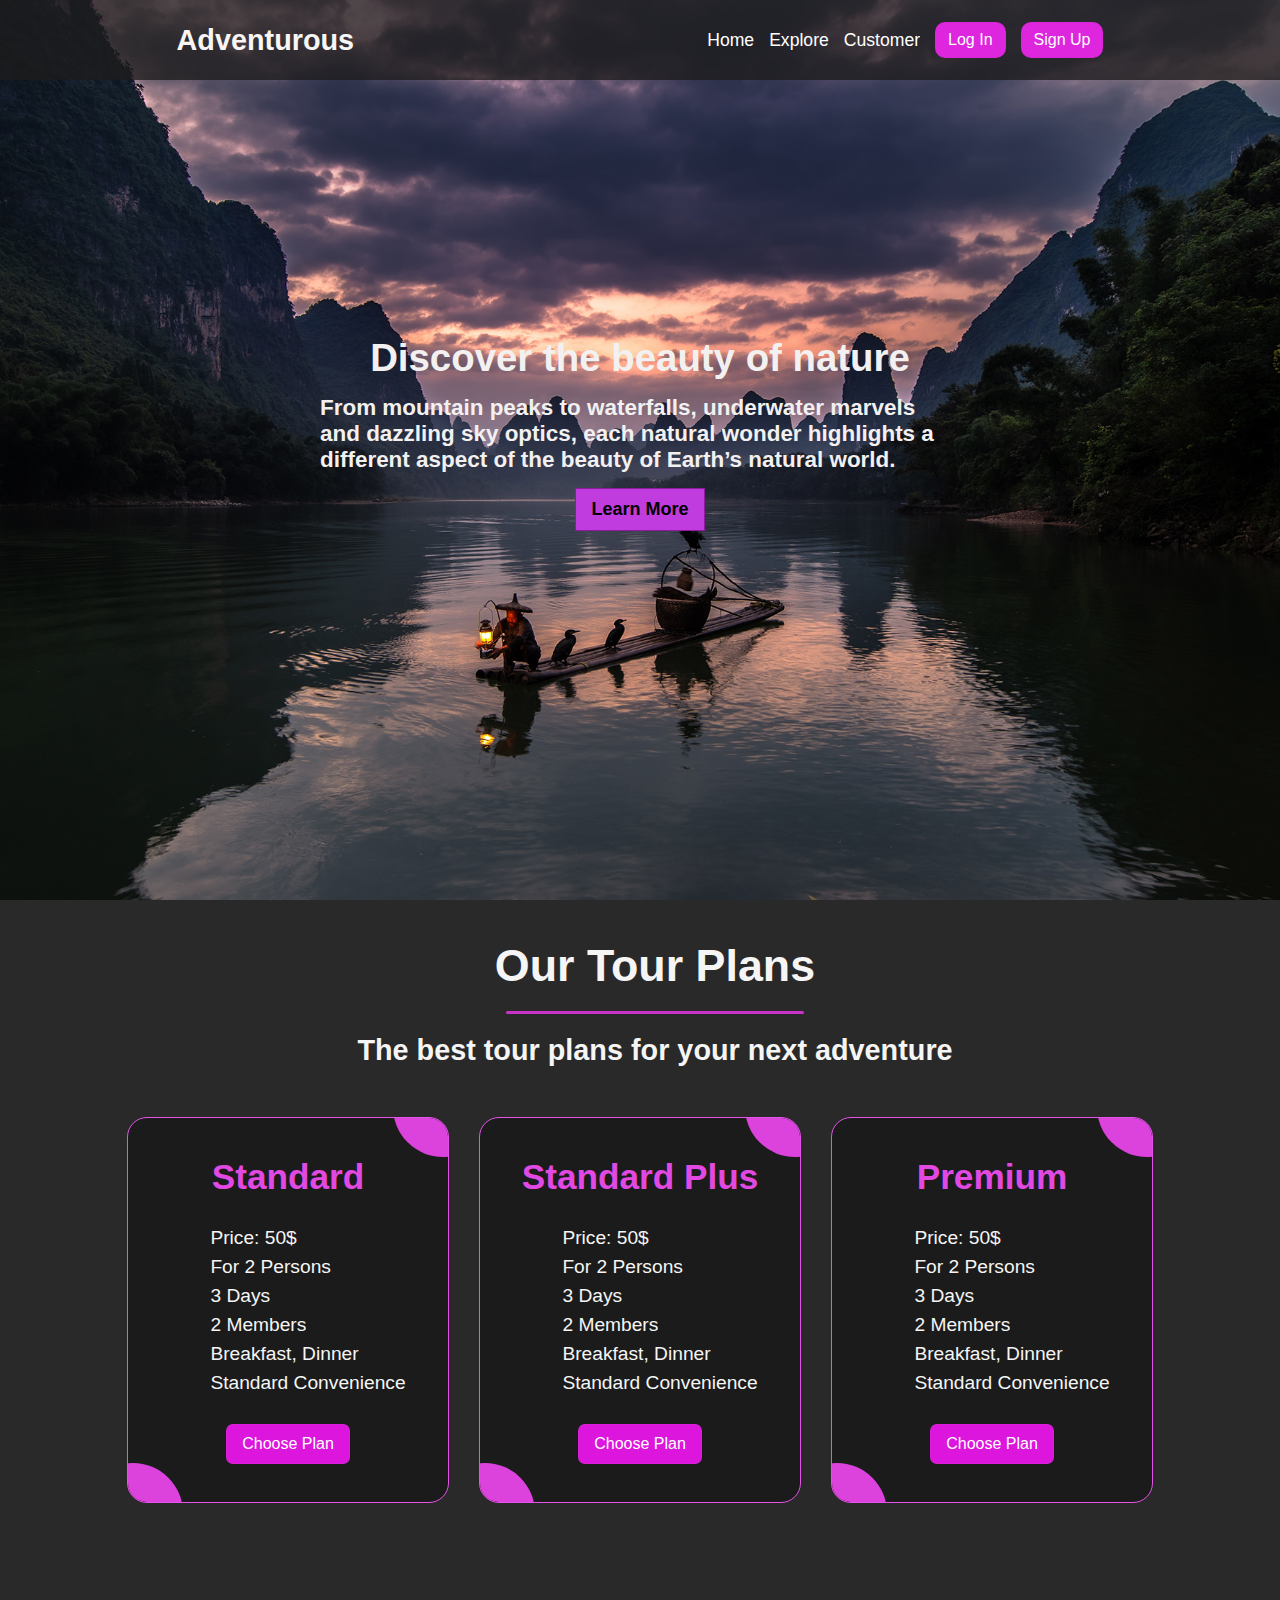
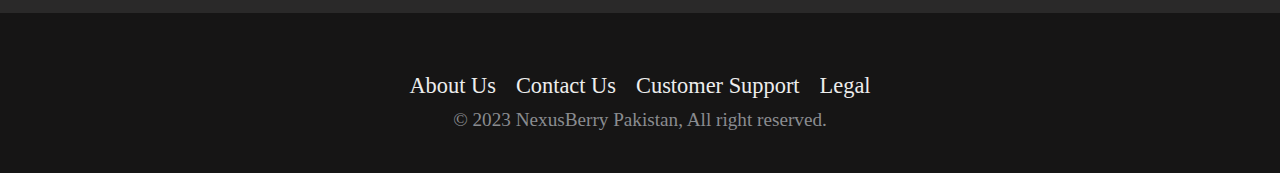
==== html/index.html @ 34e6181a "Product page responsive!" ====
<!DOCTYPE html>
<html lang="en">
<head>
    <meta charset="UTF-8">
    <meta name="viewport" content="width=device-width, initial-scale=1.0">
    <title>Inspiration</title>

    <!-- Applying external css -->
    <link rel="stylesheet" href="../css/style.css">
    <link rel="stylesheet" href="../css/shared.css">

</head>
<body>

    <!---------------------------- Main Section ------------------------->
    <div class="main">

        <!------------------- Navigation Section -------------------->


            <nav class="nav-container">

                    <div class="nav-logo  left-nav">
                        <a class="logo-link" href="./index.html"><h2>Adventurous</h2></a>
                    </div>

                <div class="right-nav">

                    <div>
                        <ul class="nav-items">
                            <li><a class="nav-link" href="./index.html">Home</a></li>
                            <li><a class="nav-link" href="./product.html">Explore</a></li>
                            <li><a class="nav-link" href="./customer.html">Customer</a></li>
                            <li class="nav-btn"><a class="btn-link" href="">Log In</a></li>
                            <li class="nav-btn"><a class="btn-link"  href="./signup.html">Sign Up</a></li>
                        </ul>
                    </div>

                </div>
            </nav>




        <!----------------- Content Section ----------------->

        <div class="content-container">

            <div>
                <h1 class="content-heading">Discover the beauty of nature</h1>
            </div>

            <div class="content">
                <h3>From mountain peaks to waterfalls, underwater marvels and dazzling sky optics, each natural wonder
                    highlights a different aspect of the beauty of Earth’s natural world.
                </h3>
            </div>


            <a class="btn-sec" href="">Learn More</a>



        </div>


    </div>


    <!--------------------- Category Section --------------------->

    <div class="category">

        <div class="category-cont">
            <h1 class="cate-heading" >Our Tour Plans</h1>
            <div class="line"></div>
            <h2 class="cate-sub-heading">The best tour plans for your next adventure</h2>
        </div>

        <div class="carts">

            <div class="cart cart1">
                <div class="circle"></div>
                <div class="circle2"></div>
                <h1 class="cart-heading">Standard</h1>

                <div class="cart-con">
                    <p>Price: 50$</p>
                    <p>For 2 Persons</p>
                    <p>3 Days</p>
                    <p>2 Members</p>
                    <p>Breakfast, Dinner</p>
                    <p>Standard Convenience</p>
                </div>

                <a class="btn-plan" href="">Choose Plan</a>
            </div>

            <div class=" cart cart2">
                <div class="circle"></div>
                <div class="circle2"></div>
                <h1 class="cart-heading">Standard Plus</h1>

                <div class="cart-con">
                    <p>Price: 50$</p>
                    <p>For 2 Persons</p>
                    <p>3 Days</p>
                    <p>2 Members</p>
                    <p>Breakfast, Dinner</p>
                    <p>Standard Convenience</p>
                </div>

                <a class="btn-plan" href="">Choose Plan</a>
            </div>

            <div class=" cart cart3">
                <div class="circle"></div>
                <div class="circle2"></div>
                <h1 class="cart-heading">Premium</h1>

                <div class="cart-con">
                    <p>Price: 50$</p>
                    <p>For 2 Persons</p>
                    <p>3 Days</p>
                    <p>2 Members</p>
                    <p>Breakfast, Dinner</p>
                    <p>Standard Convenience</p>
                </div>

                <a class="btn-plan" href="">Choose Plan</a>
            </div>


        </div>

    </div>

    <!---------------- Footer Section --------------->

    <footer class="footer-container">

        <div class="footer-items">

            <div class="footer-links">
                <a class="footer-link" href="">About Us</a>
                <a class="footer-link" href="">Contact Us</a>
                <a class="footer-link" href="">Customer Support</a>
                <a class="footer-link" href="">Legal</a>
            </div>

            <p class="copy-con">&copy; 2023 NexusBerry Pakistan, All right reserved.</p>
        </div>

    </footer>



</body>
</html>
---- css/style.css ----
*{
    margin: 0;
    padding: 0;
    overflow-x: hidden;
}



/* ------------Utility classes -------------------- */
.btn1{
    padding: 7px 15px;
    border-radius: 7px;
    background-color: rgb(193, 60, 223);
    border: 1px solid rgb(193, 60, 223);

}
.btn-sec{
    padding: 10px 15px;
    background-color: rgb(193, 60, 223);
    color: black;
    border: 1px solid rgb(142, 26, 157);
    font-weight: bold;
    font-size: 18px;
    text-decoration: none;

}

/* -------------------Buttons hover effect--------------- */

.btn1:hover{
    border: 1px solid rgb(181, 60, 192);
    background-color: rgba(193, 60, 223, 0);
}

.btn-sec:hover{
    border: 1px solid rgb(142, 26, 157);
    background-color: rgba(193, 60, 223, 0);
    color:white;
    border-radius: 0px;
}


/* ----------------------------- Main Section --------------------- */
.main{

    width: 100%;
    height: 100vh;
    background-image: url(../assets/asset3.jpg);
    background-size: cover;
    font-family: "Proxima Nova", "helvetica neue", helvetica, arial, sans-serif;

}



/*---------------------------------- Content section ---------------------------- */

.content-container{
    width: 50%;
    margin:auto;
    margin-top: 20%;
    padding:0px 10px;
    font-family: "Proxima Nova", "helvetica neue", helvetica, arial, sans-serif;
    display: flex;
    flex-direction: column;
    justify-content: center;
    align-items: center;
    color: rgb(242, 240, 240);
    row-gap: 15px;
    font-size: 1.2rem;
}

/*------------------------- Category Section -------------------------*/

.category{
    width: 100%;
    padding-top:40px;
    padding-bottom: 40px;
    background-color: rgb(42, 41, 41);
    display: flex;
    align-items: center;
    justify-content: center;
    font-family: Helvetica;
    flex-direction: column;
}
.line{
    width: 50%;
    height: 3px;
    border-radius: 10px;
    background-color: rgb(202, 50, 202);
}
.category-cont{
    display: flex;
    flex-direction: column;
    justify-content: center;
    align-items: center;
    color: whitesmoke;
    gap:20px;
    padding-left: 40px;
    padding-right: 10px;

}
.cart{
    position: relative;
    overflow: hidden;
}
.circle{
    width: 100px;
    height: 100px;
    border-radius: 50%;
    background-color: rgb(220, 66, 220);
    position: absolute;
    top:-16%;
    right: -14%
}

.circle2{
    width: 100px;
    height: 100px;
    border-radius: 50%;
    background-color: rgb(220, 66, 220);
    position: absolute;
    bottom:-16%;
    left: -14%
}

.cart:hover .circle , .cart:hover .circle2{
    width: 150px;
    transition: 0.5s;
}
.cart:hover{
    background-color: rgba(15, 14, 14, 0.517);
    box-shadow: 0 4px 8px 0 rgba(0, 0, 0, 0.819), 0 6px 20px 0 rgba(0, 0, 0, 0.688);
}
.carts{
    width: 100%;
    display: flex;
    flex-direction: row;
    justify-content: center;
    align-items: center;
    color: whitesmoke;
    column-gap: 30px;
    flex-wrap: wrap;
    row-gap: 20px;
    margin-top: 50px;
    margin-bottom: 70px;

}

.cate-heading{
    font-size: 2.8rem;
}

.cate-sub-heading{
    font-size: 1.8rem;
}
.cart{
    width: 20rem;
    height: 24rem;
    background-color: rgba(23, 23, 23, 0.751);
    border: 1px solid rgb(229, 82, 232);
    border-radius: 20px;
    display: flex;
    flex-direction: column;
    justify-content: center;
    align-items: center;
    gap: 30px;
}
.cart-con{
    display: flex;
    flex-direction: column;
    align-items: flex-start;
    gap: 7px;
    margin-left: 40px;
    font-size: 1.2rem;
}
.cart-heading{
    font-size: 2.2rem;
    color: rgb(226, 73, 226);
}
.btn-plan{
    padding: 10px 15px;
    background-color: rgb(220, 22, 220);
    color: white;
    text-decoration: none;
    border-radius: 7px;
    border: 1px solid rgba(221, 160, 221, 0.072);
}
.btn-plan:hover{
    background-color: rgba(220, 22, 220, 0.448);
    border: 1px solid plum;
    transition: 0.4s;
}

/* ------------Form Styling -------------- */

.form-container{
    box-sizing: border-box;
    width: 25rem;
    background-color: rgba(47, 46, 46, 0.859);
    border-radius: 20px;
    margin:40px auto;
    display: flex;
    flex-direction: column;
    row-gap: 18px;
    padding:20px 70px;
    color: rgb(235, 228, 228);
    border:1px solid rgb(203, 45, 203);


}
.background{

    width: 100%;
    background-image: url(../assets/asset2.jpg);
    background-size: cover;
    background-color: rgb(47, 40, 40);
    font-family: "Proxima Nova", "helvetica neue", helvetica, arial, sans-serif;

}
.form-item{
    display: flex;
    flex-direction: column;
    row-gap: 3px;
}

.terms-con{
    display: flex;
    flex-direction: row;
    column-gap: 3px;
    font-size: 0.8rem;
    justify-content: center;
}
.form-heading{
    text-align: center;
    color:rgb(248, 19, 225);
}
.form-input, .form-seclect{
    height: 32px;
    background-color: rgba(23, 22, 22, 0.808);
    border-radius: 7px;
    border: 1px solid black;
    outline: none;
    padding-left:7px ;
    color: rgb(220, 211, 211);
}
.sign-btn{
    padding: 10px 10px;
    color: black;
    border-radius: 10px;
    border: 1px solid black;
    font-weight: bold;
    background-color: rgb(214, 51, 214);
    cursor: pointer;
}
.sign-btn:hover{
    background-color: rgba(128, 0, 128, 0.447);
    border:1px solid rgba(128, 0, 128, 0.564);
    color: white;
}
.form-input:focus, .form-seclect:focus{
    border: 1px solid purple;
    border-radius: 7px;
}

.term-link{
    color: rgb(218, 209, 209);
    font-size: 0.8rem;
    text-decoration: none;
}
.term-link:hover{
    text-decoration: underline;
}



.al-log{
    font-size: 0.9rem;
    text-align: center;

}
.al-log-link{
    color: rgb(194, 40, 194);
    font-size: 1rem;
    font-weight: bold;
    text-decoration: none;
}
.al-log-link:hover{
    text-decoration: underline;
}
.form-content{
    color:rgb(255, 255, 255);
    text-align: center;
    margin-top: 6%;
    font-family:'Gill Sans', 'Gill Sans MT', Calibri, 'Trebuchet MS', sans-serif;
    font-weight: bold;
}


/* --------------- Media query ------------- */

@media only screen and (max-width: 600px) {

    /*---------------- Content section -------------*/
    .content-container{
        width: 100%;
        padding-top: 30%;

    }

    .content, .content-heading{
        padding: 0px 20px;
        font-size: 0.9rem;
    }
    .content-heading{
        font-size: 1.9rem;
        text-align: center;
    }
    /* ------------- Category section --------------- */
    .cate-sub-heading{
        text-align: center;
    }

    .cate-heading{
        text-align: center;
    }

    /* -------------------- Form Section ---------------- */
    .form-container{
        width: 90%;
        margin:5% auto;
        padding:10px 40px;


    }
    .form-content{
        font-size: 1.2rem;
    }

}
---- css/shared.css ----
/* Navigation Bar */

li{
    list-style: none;
}
*{
    margin:0;
    padding: 0;
}

.nav-container{
    width: 100%;
    height: 5rem;
    background-color: rgba(29, 28, 28, 0.765);
    display: flex;
    flex-direction: row;
    justify-content: space-around;
    align-items: center;
    font-family: "Proxima Nova", "helvetica neue", helvetica, arial, sans-serif;

}
.nav-items{
    display: flex;
    flex-direction: row;
    column-gap: 15px;
    align-items: center;
}

.logo-link{
    text-decoration: none;
    color: rgb(248, 245, 245);
    font-weight: bold;
    font-size: 1.2rem;
}
.logo-link:hover{
    color: rgb(215, 83, 215);
}

.nav-link{
    text-decoration: none;
    color: white;
    font-size: 1.1rem;


}
.nav-link:hover{
    color: rgb(215, 83, 215);

}

.nav-btn{

    padding: 8px 12px;
    border: 1px solid rgba(0, 0, 0, 0.023);
    border-radius: 10px;
    background-color: rgb(221, 38, 221);
}
.btn-link{
    color: white;
    text-decoration: none;
}
.nav-btn:hover{

    background-color: rgba(0, 0, 0, 0);
    border: 1px solid purple;
}

/* ----------------- Footer Section ---------------- */

.footer-container{
    width: 100%;
    height: 100px;
    background-color: rgb(22, 21, 21);
    padding-top: 60px;

}
.footer-items{
    display: flex;
    flex-direction: column;
    align-items: center;



}
.footer-links{
    display: flex;
    flex-direction: row;
    gap:20px;
    font-size: 1.4rem;
}

.footer-link{
    color: rgb(237, 237, 237);
    text-decoration: none;
}
.footer-link:hover{
    color: rgb(227, 48, 227);
}
.copy-con{
    margin-top: 10px;
    font-size: 1.2rem;
    color:rgb(138, 140, 144);
}
@media only screen and (max-width: 650px) {


    /*------------------ Navbar --------------*/


    .nav-container{
        flex-direction: column;
    }
    .nav-link{
        text-decoration: none;
        color: white;
        font-size: 0.8rem;
        font-weight: bold;
    }
    .nav-btn{

        padding: 5px 8px;

    }
    .btn-link{
        font-size: 0.8rem;
        font-weight: bold;
    }


    /* --------- footer section ----------- */

    .footer-links{
        font-size: 1rem;
    }
    .copy-con{
        font-size: 0.9rem;
    }
}
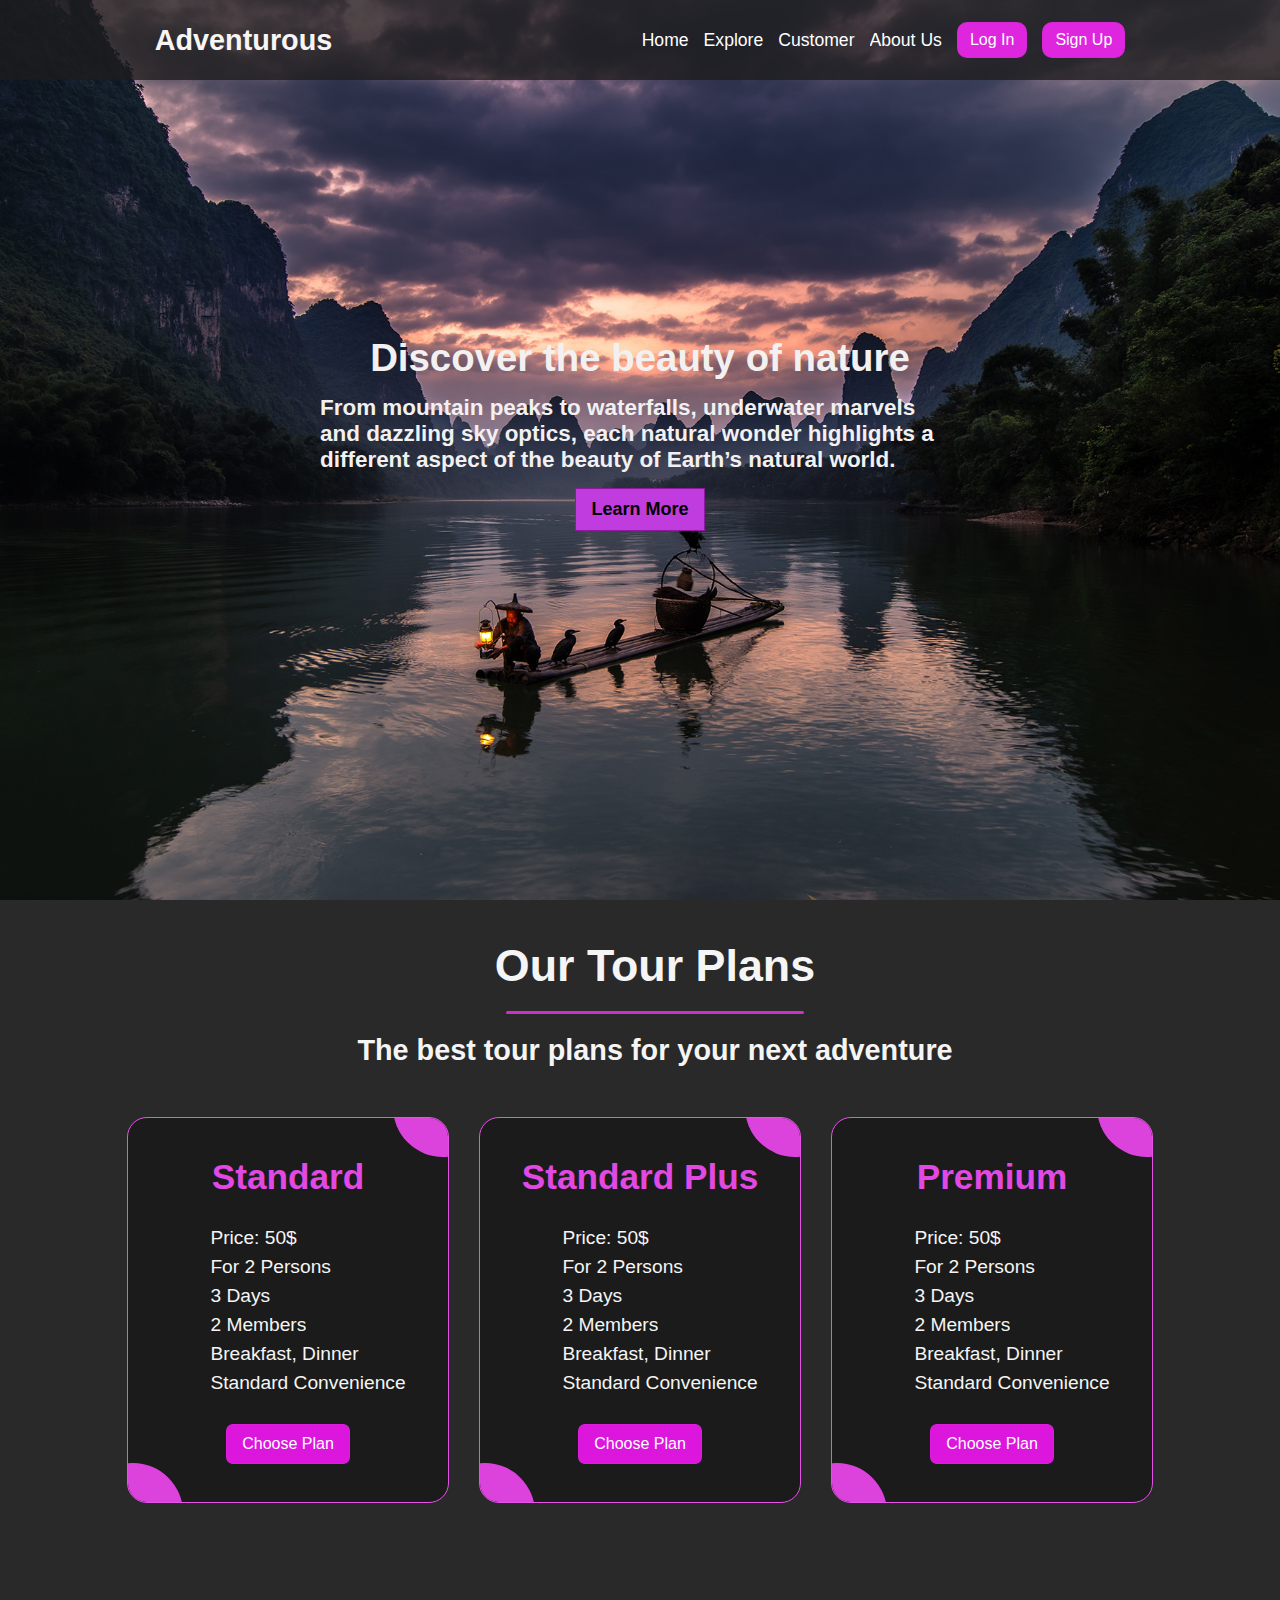
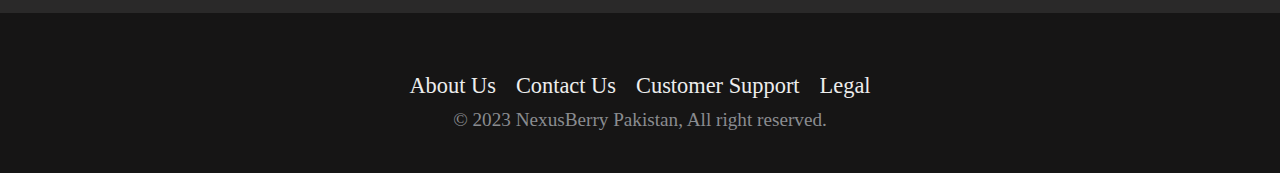
==== commit 3aaed74e: "About us page link added in nav links" ====
--- a/html/index.html
+++ b/html/index.html
@@ -31,6 +31,7 @@
                             <li><a class="nav-link" href="./index.html">Home</a></li>
                             <li><a class="nav-link" href="./product.html">Explore</a></li>
                             <li><a class="nav-link" href="./customer.html">Customer</a></li>
+                            <li><a class="nav-link" href="./About-us.html">About Us</a></li>
                             <li class="nav-btn"><a class="btn-link" href="">Log In</a></li>
                             <li class="nav-btn"><a class="btn-link"  href="./signup.html">Sign Up</a></li>
                         </ul>
--- a/css/style.css
+++ b/css/style.css
@@ -1,340 +1,321 @@
-*{
-    margin: 0;
-    padding: 0;
-    overflow-x: hidden;
-}
-
-
+* {
+  margin: 0;
+  padding: 0;
+  overflow-x: hidden;
+}
 
 /* ------------Utility classes -------------------- */
-.btn1{
-    padding: 7px 15px;
-    border-radius: 7px;
-    background-color: rgb(193, 60, 223);
-    border: 1px solid rgb(193, 60, 223);
-
-}
-.btn-sec{
-    padding: 10px 15px;
-    background-color: rgb(193, 60, 223);
-    color: black;
-    border: 1px solid rgb(142, 26, 157);
-    font-weight: bold;
-    font-size: 18px;
-    text-decoration: none;
-
+.btn1 {
+  padding: 7px 15px;
+  border-radius: 7px;
+  background-color: rgb(193, 60, 223);
+  border: 1px solid rgb(193, 60, 223);
+}
+.btn-sec {
+  padding: 10px 15px;
+  background-color: rgb(193, 60, 223);
+  color: black;
+  border: 1px solid rgb(142, 26, 157);
+  font-weight: bold;
+  font-size: 18px;
+  text-decoration: none;
 }
 
 /* -------------------Buttons hover effect--------------- */
 
-.btn1:hover{
-    border: 1px solid rgb(181, 60, 192);
-    background-color: rgba(193, 60, 223, 0);
-}
-
-.btn-sec:hover{
-    border: 1px solid rgb(142, 26, 157);
-    background-color: rgba(193, 60, 223, 0);
-    color:white;
-    border-radius: 0px;
-}
-
+.btn1:hover {
+  border: 1px solid rgb(181, 60, 192);
+  background-color: rgba(193, 60, 223, 0);
+}
+
+.btn-sec:hover {
+  border: 1px solid rgb(142, 26, 157);
+  background-color: rgba(193, 60, 223, 0);
+  color: white;
+  border-radius: 0px;
+}
 
 /* ----------------------------- Main Section --------------------- */
-.main{
-
+.main {
+  width: 100%;
+  height: 100vh;
+  background-image: url(../assets/asset3.jpg);
+  background-size: cover;
+  font-family: "Proxima Nova", "helvetica neue", helvetica, arial, sans-serif;
+}
+
+/*---------------------------------- Content section ---------------------------- */
+
+.content-container {
+  width: 50%;
+  margin: auto;
+  margin-top: 20%;
+  padding: 0px 10px;
+  font-family: "Proxima Nova", "helvetica neue", helvetica, arial, sans-serif;
+  display: flex;
+  flex-direction: column;
+  justify-content: center;
+  align-items: center;
+  color: rgb(242, 240, 240);
+  row-gap: 15px;
+  font-size: 1.2rem;
+}
+
+/*------------------------- Category Section -------------------------*/
+
+.category {
+  width: 100%;
+  padding-top: 40px;
+  padding-bottom: 40px;
+  background-color: rgb(42, 41, 41);
+  display: flex;
+  align-items: center;
+  justify-content: center;
+  font-family: Helvetica;
+  flex-direction: column;
+}
+.line {
+  width: 50%;
+  height: 3px;
+  border-radius: 10px;
+  background-color: rgb(202, 50, 202);
+}
+.category-cont {
+  display: flex;
+  flex-direction: column;
+  justify-content: center;
+  align-items: center;
+  color: whitesmoke;
+  gap: 20px;
+  padding-left: 40px;
+  padding-right: 10px;
+}
+.cart {
+  position: relative;
+  overflow: hidden;
+}
+.circle {
+  width: 100px;
+  height: 100px;
+  border-radius: 50%;
+  background-color: rgb(220, 66, 220);
+  position: absolute;
+  top: -16%;
+  right: -14%;
+}
+
+.circle2 {
+  width: 100px;
+  height: 100px;
+  border-radius: 50%;
+  background-color: rgb(220, 66, 220);
+  position: absolute;
+  bottom: -16%;
+  left: -14%;
+}
+
+.cart:hover .circle,
+.cart:hover .circle2 {
+  width: 150px;
+  transition: 0.5s;
+}
+.cart:hover {
+  background-color: rgba(15, 14, 14, 0.517);
+  box-shadow: 0 4px 8px 0 rgba(0, 0, 0, 0.819),
+    0 6px 20px 0 rgba(0, 0, 0, 0.688);
+}
+.carts {
+  width: 100%;
+  display: flex;
+  flex-direction: row;
+  justify-content: center;
+  align-items: center;
+  color: whitesmoke;
+  column-gap: 30px;
+  flex-wrap: wrap;
+  row-gap: 20px;
+  margin-top: 50px;
+  margin-bottom: 70px;
+}
+
+.cate-heading {
+  font-size: 2.8rem;
+}
+
+.cate-sub-heading {
+  font-size: 1.8rem;
+}
+.cart {
+  width: 20rem;
+  height: 24rem;
+  background-color: rgba(23, 23, 23, 0.751);
+  border: 1px solid rgb(229, 82, 232);
+  border-radius: 20px;
+  display: flex;
+  flex-direction: column;
+  justify-content: center;
+  align-items: center;
+  gap: 30px;
+}
+.cart-con {
+  display: flex;
+  flex-direction: column;
+  align-items: flex-start;
+  gap: 7px;
+  margin-left: 40px;
+  font-size: 1.2rem;
+}
+.cart-heading {
+  font-size: 2.2rem;
+  color: rgb(226, 73, 226);
+}
+.btn-plan {
+  padding: 10px 15px;
+  background-color: rgb(220, 22, 220);
+  color: white;
+  text-decoration: none;
+  border-radius: 7px;
+  border: 1px solid rgba(221, 160, 221, 0.072);
+}
+.btn-plan:hover {
+  background-color: rgba(220, 22, 220, 0.448);
+  border: 1px solid plum;
+  transition: 0.4s;
+}
+
+/* ------------Form Styling -------------- */
+
+.form-container {
+  box-sizing: border-box;
+  width: 25rem;
+  background-color: rgba(47, 46, 46, 0.859);
+  border-radius: 20px;
+  margin: 40px auto;
+  display: flex;
+  flex-direction: column;
+  row-gap: 18px;
+  padding: 20px 40px;
+  color: rgb(235, 228, 228);
+  border: 1px solid rgb(203, 45, 203);
+}
+.background {
+  width: 100%;
+  background-image: url(../assets/asset2.jpg);
+  background-size: cover;
+  background-color: rgb(47, 40, 40);
+  font-family: "Proxima Nova", "helvetica neue", helvetica, arial, sans-serif;
+}
+.form-item {
+  display: flex;
+  flex-direction: column;
+  row-gap: 3px;
+}
+
+.terms-con {
+  display: flex;
+  flex-direction: row;
+  column-gap: 3px;
+  font-size: 0.8rem;
+  justify-content: center;
+}
+.form-heading {
+  text-align: center;
+  color: rgb(248, 19, 225);
+}
+.form-input, .form-seclect {
+  height: 30px;
+  background-color: rgba(23, 22, 22, 0.808);
+  border-radius: 7px;
+  border: 1px solid black;
+  outline: none;
+  padding-left: 7px;
+  color: rgb(220, 211, 211);
+}
+
+.sign-btn {
+  padding: 10px 10px;
+  color: black;
+  border-radius: 10px;
+  border: 1px solid black;
+  font-weight: bold;
+  background-color: rgb(214, 51, 214);
+  cursor: pointer;
+}
+.sign-btn:hover {
+  background-color: rgba(128, 0, 128, 0.447);
+  border: 1px solid rgba(128, 0, 128, 0.564);
+  color: white;
+}
+.form-input:focus,
+.form-seclect:focus {
+  border: 1px solid purple;
+  border-radius: 7px;
+}
+
+.term-link {
+  color: rgb(218, 209, 209);
+  font-size: 0.8rem;
+  text-decoration: none;
+}
+.term-link:hover {
+  text-decoration: underline;
+}
+
+.al-log {
+  font-size: 0.9rem;
+  text-align: center;
+}
+.al-log-link {
+  color: rgb(194, 40, 194);
+  font-size: 1rem;
+  font-weight: bold;
+  text-decoration: none;
+}
+.al-log-link:hover {
+  text-decoration: underline;
+}
+.form-content {
+  color: rgb(255, 255, 255);
+  text-align: center;
+  margin-top: 6%;
+  font-family: "Gill Sans", "Gill Sans MT", Calibri, "Trebuchet MS", sans-serif;
+  font-weight: bold;
+}
+
+/* --------------- Media query ------------- */
+
+@media only screen and (max-width: 600px) {
+  /*---------------- Content section -------------*/
+  .content-container {
     width: 100%;
-    height: 100vh;
-    background-image: url(../assets/asset3.jpg);
-    background-size: cover;
-    font-family: "Proxima Nova", "helvetica neue", helvetica, arial, sans-serif;
-
-}
-
-
-
-/*---------------------------------- Content section ---------------------------- */
-
-.content-container{
-    width: 50%;
-    margin:auto;
-    margin-top: 20%;
-    padding:0px 10px;
-    font-family: "Proxima Nova", "helvetica neue", helvetica, arial, sans-serif;
-    display: flex;
-    flex-direction: column;
-    justify-content: center;
-    align-items: center;
-    color: rgb(242, 240, 240);
-    row-gap: 15px;
+    padding-top: 30%;
+  }
+
+  .content,
+  .content-heading {
+    padding: 0px 20px;
+    font-size: 0.9rem;
+  }
+  .content-heading {
+    font-size: 1.9rem;
+    text-align: center;
+  }
+  /* ------------- Category section --------------- */
+  .cate-sub-heading {
+    text-align: center;
+  }
+
+  .cate-heading {
+    text-align: center;
+  }
+
+  /* -------------------- Form Section ---------------- */
+  .form-container {
+    width: 90%;
+    margin: 5% auto;
+    padding: 10px 40px;
+  }
+  .form-content {
     font-size: 1.2rem;
-}
-
-/*------------------------- Category Section -------------------------*/
-
-.category{
-    width: 100%;
-    padding-top:40px;
-    padding-bottom: 40px;
-    background-color: rgb(42, 41, 41);
-    display: flex;
-    align-items: center;
-    justify-content: center;
-    font-family: Helvetica;
-    flex-direction: column;
-}
-.line{
-    width: 50%;
-    height: 3px;
-    border-radius: 10px;
-    background-color: rgb(202, 50, 202);
-}
-.category-cont{
-    display: flex;
-    flex-direction: column;
-    justify-content: center;
-    align-items: center;
-    color: whitesmoke;
-    gap:20px;
-    padding-left: 40px;
-    padding-right: 10px;
-
-}
-.cart{
-    position: relative;
-    overflow: hidden;
-}
-.circle{
-    width: 100px;
-    height: 100px;
-    border-radius: 50%;
-    background-color: rgb(220, 66, 220);
-    position: absolute;
-    top:-16%;
-    right: -14%
-}
-
-.circle2{
-    width: 100px;
-    height: 100px;
-    border-radius: 50%;
-    background-color: rgb(220, 66, 220);
-    position: absolute;
-    bottom:-16%;
-    left: -14%
-}
-
-.cart:hover .circle , .cart:hover .circle2{
-    width: 150px;
-    transition: 0.5s;
-}
-.cart:hover{
-    background-color: rgba(15, 14, 14, 0.517);
-    box-shadow: 0 4px 8px 0 rgba(0, 0, 0, 0.819), 0 6px 20px 0 rgba(0, 0, 0, 0.688);
-}
-.carts{
-    width: 100%;
-    display: flex;
-    flex-direction: row;
-    justify-content: center;
-    align-items: center;
-    color: whitesmoke;
-    column-gap: 30px;
-    flex-wrap: wrap;
-    row-gap: 20px;
-    margin-top: 50px;
-    margin-bottom: 70px;
-
-}
-
-.cate-heading{
-    font-size: 2.8rem;
-}
-
-.cate-sub-heading{
-    font-size: 1.8rem;
-}
-.cart{
-    width: 20rem;
-    height: 24rem;
-    background-color: rgba(23, 23, 23, 0.751);
-    border: 1px solid rgb(229, 82, 232);
-    border-radius: 20px;
-    display: flex;
-    flex-direction: column;
-    justify-content: center;
-    align-items: center;
-    gap: 30px;
-}
-.cart-con{
-    display: flex;
-    flex-direction: column;
-    align-items: flex-start;
-    gap: 7px;
-    margin-left: 40px;
-    font-size: 1.2rem;
-}
-.cart-heading{
-    font-size: 2.2rem;
-    color: rgb(226, 73, 226);
-}
-.btn-plan{
-    padding: 10px 15px;
-    background-color: rgb(220, 22, 220);
-    color: white;
-    text-decoration: none;
-    border-radius: 7px;
-    border: 1px solid rgba(221, 160, 221, 0.072);
-}
-.btn-plan:hover{
-    background-color: rgba(220, 22, 220, 0.448);
-    border: 1px solid plum;
-    transition: 0.4s;
-}
-
-/* ------------Form Styling -------------- */
-
-.form-container{
-    box-sizing: border-box;
-    width: 25rem;
-    background-color: rgba(47, 46, 46, 0.859);
-    border-radius: 20px;
-    margin:40px auto;
-    display: flex;
-    flex-direction: column;
-    row-gap: 18px;
-    padding:20px 70px;
-    color: rgb(235, 228, 228);
-    border:1px solid rgb(203, 45, 203);
-
-
-}
-.background{
-
-    width: 100%;
-    background-image: url(../assets/asset2.jpg);
-    background-size: cover;
-    background-color: rgb(47, 40, 40);
-    font-family: "Proxima Nova", "helvetica neue", helvetica, arial, sans-serif;
-
-}
-.form-item{
-    display: flex;
-    flex-direction: column;
-    row-gap: 3px;
-}
-
-.terms-con{
-    display: flex;
-    flex-direction: row;
-    column-gap: 3px;
-    font-size: 0.8rem;
-    justify-content: center;
-}
-.form-heading{
-    text-align: center;
-    color:rgb(248, 19, 225);
-}
-.form-input, .form-seclect{
-    height: 32px;
-    background-color: rgba(23, 22, 22, 0.808);
-    border-radius: 7px;
-    border: 1px solid black;
-    outline: none;
-    padding-left:7px ;
-    color: rgb(220, 211, 211);
-}
-.sign-btn{
-    padding: 10px 10px;
-    color: black;
-    border-radius: 10px;
-    border: 1px solid black;
-    font-weight: bold;
-    background-color: rgb(214, 51, 214);
-    cursor: pointer;
-}
-.sign-btn:hover{
-    background-color: rgba(128, 0, 128, 0.447);
-    border:1px solid rgba(128, 0, 128, 0.564);
-    color: white;
-}
-.form-input:focus, .form-seclect:focus{
-    border: 1px solid purple;
-    border-radius: 7px;
-}
-
-.term-link{
-    color: rgb(218, 209, 209);
-    font-size: 0.8rem;
-    text-decoration: none;
-}
-.term-link:hover{
-    text-decoration: underline;
-}
-
-
-
-.al-log{
-    font-size: 0.9rem;
-    text-align: center;
-
-}
-.al-log-link{
-    color: rgb(194, 40, 194);
-    font-size: 1rem;
-    font-weight: bold;
-    text-decoration: none;
-}
-.al-log-link:hover{
-    text-decoration: underline;
-}
-.form-content{
-    color:rgb(255, 255, 255);
-    text-align: center;
-    margin-top: 6%;
-    font-family:'Gill Sans', 'Gill Sans MT', Calibri, 'Trebuchet MS', sans-serif;
-    font-weight: bold;
-}
-
-
-/* --------------- Media query ------------- */
-
-@media only screen and (max-width: 600px) {
-
-    /*---------------- Content section -------------*/
-    .content-container{
-        width: 100%;
-        padding-top: 30%;
-
-    }
-
-    .content, .content-heading{
-        padding: 0px 20px;
-        font-size: 0.9rem;
-    }
-    .content-heading{
-        font-size: 1.9rem;
-        text-align: center;
-    }
-    /* ------------- Category section --------------- */
-    .cate-sub-heading{
-        text-align: center;
-    }
-
-    .cate-heading{
-        text-align: center;
-    }
-
-    /* -------------------- Form Section ---------------- */
-    .form-container{
-        width: 90%;
-        margin:5% auto;
-        padding:10px 40px;
-
-
-    }
-    .form-content{
-        font-size: 1.2rem;
-    }
-
-}+  }
+}
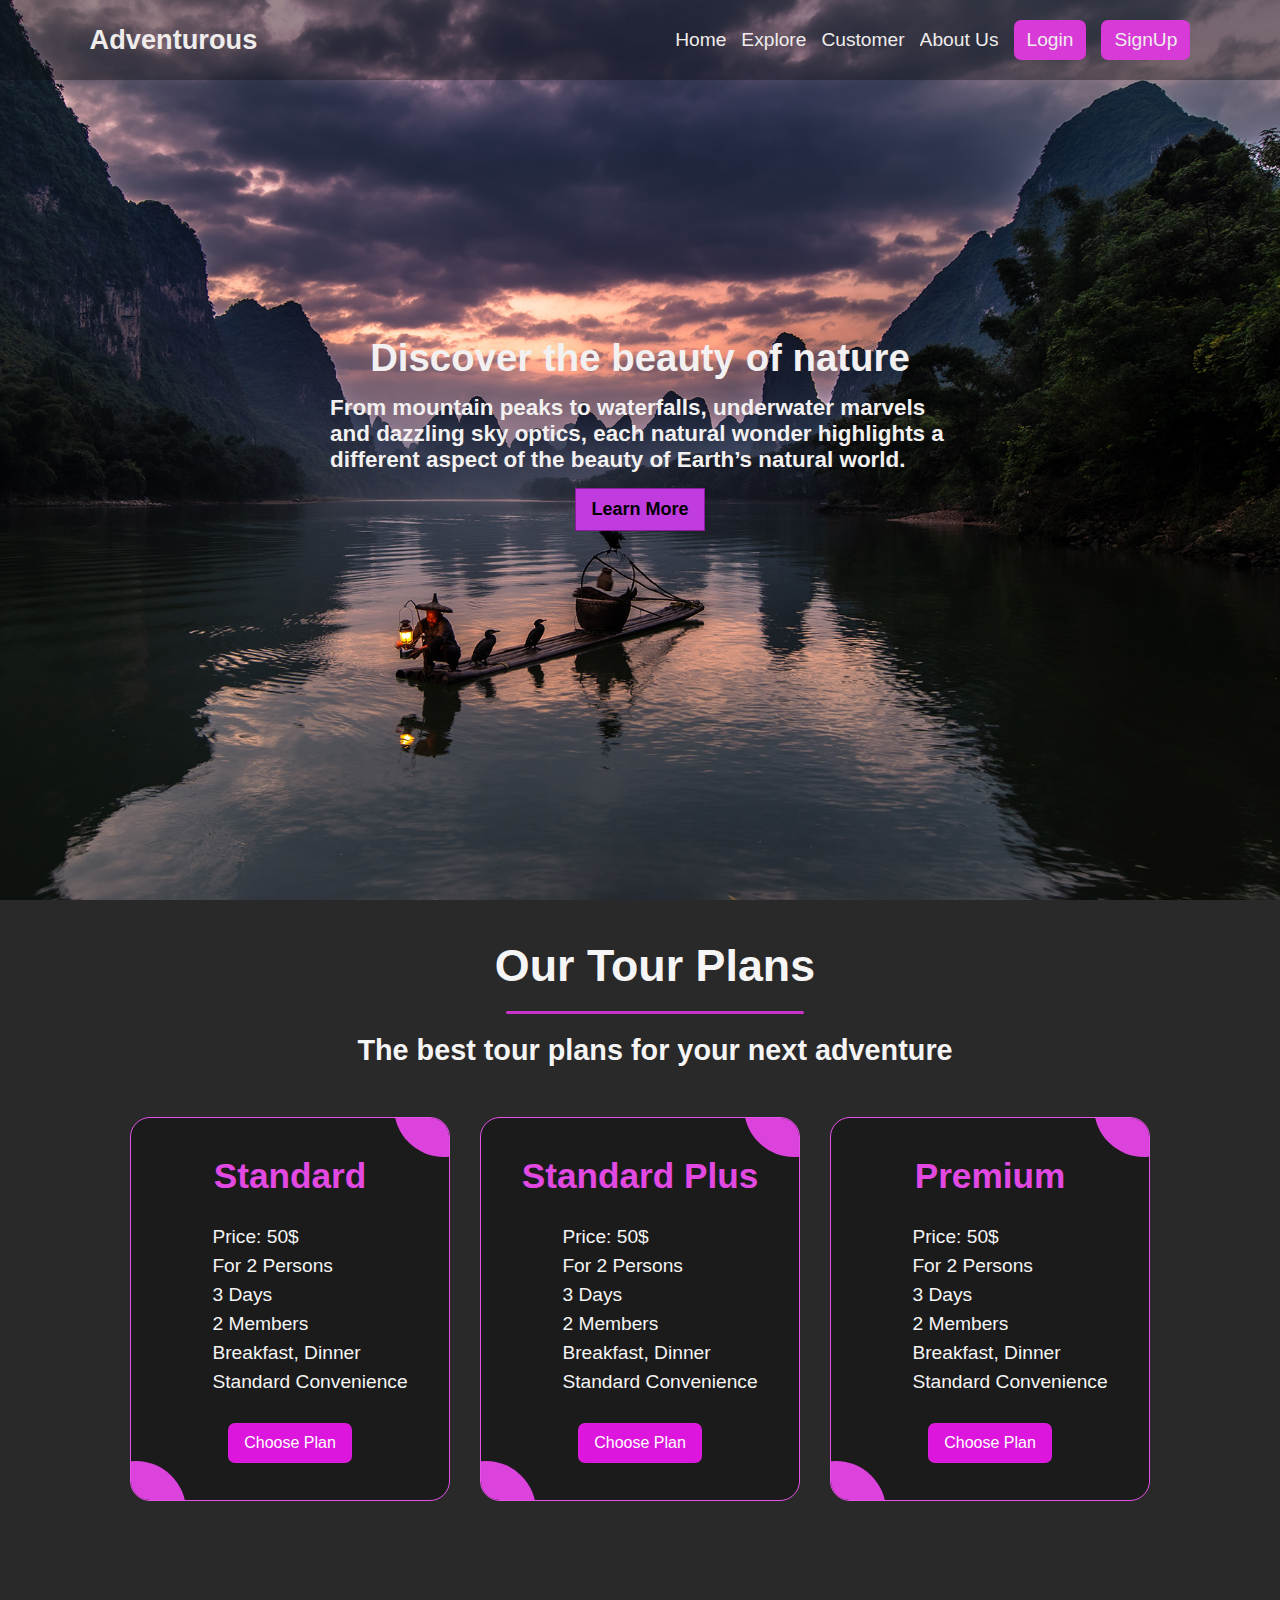
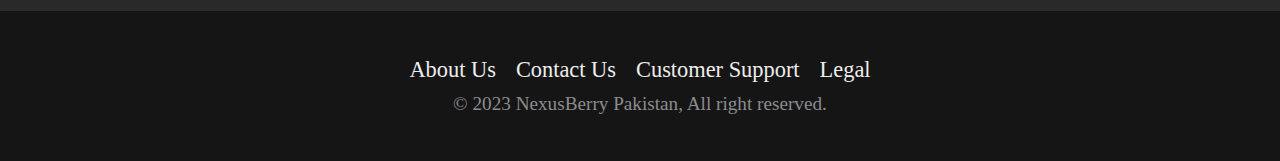
==== commit b82a0531: "navigation updated on home page" ====
--- a/html/index.html
+++ b/html/index.html
@@ -10,7 +10,7 @@
     <link rel="stylesheet" href="../css/shared.css">
 
 </head>
-<body>
+<body onresize=navClose()>
 
     <!---------------------------- Main Section ------------------------->
     <div class="main">
@@ -18,27 +18,44 @@
         <!------------------- Navigation Section -------------------->
 
 
-            <nav class="nav-container">
-
-                    <div class="nav-logo  left-nav">
-                        <a class="logo-link" href="./index.html"><h2>Adventurous</h2></a>
-                    </div>
-
-                <div class="right-nav">
-
-                    <div>
-                        <ul class="nav-items">
-                            <li><a class="nav-link" href="./index.html">Home</a></li>
-                            <li><a class="nav-link" href="./product.html">Explore</a></li>
-                            <li><a class="nav-link" href="./customer.html">Customer</a></li>
-                            <li><a class="nav-link" href="./About-us.html">About Us</a></li>
-                            <li class="nav-btn"><a class="btn-link" href="">Log In</a></li>
-                            <li class="nav-btn"><a class="btn-link"  href="./signup.html">Sign Up</a></li>
-                        </ul>
-                    </div>
-
-                </div>
-            </nav>
+        <nav class="nav-container">
+
+            <div class="pc-nav-container">
+
+                <a class=" logo" href="">Adventurous</a>
+                <div class="left-nav">
+                    <ul class="nav-links">
+
+                        <li class="hideOnMobile"><a class="nav-link" href="./index.html">Home</a></li>
+                        <li class="hideOnMobile"><a class="nav-link" href="./About-us.html">Explore</a></li>
+                        <li class="hideOnMobile"><a class="nav-link" href="./customer.html">Customer</a></li>
+                        <li class="hideOnMobile"><a class="nav-link" href="./About-us.html">About Us</a></li>
+                        <li class="hideOnMobile"><a class=" btn nav-link" href="">Login</a></li>
+                        <li class="hideOnMobile"><a  class=" btn nav-link" href="./signup.html">SignUp</a></li>
+                        <li class="hideMenuBtn" onclick=showSideBar()><svg xmlns="http://www.w3.org/2000/svg" height="38" viewBox="0 -960 960 960" width="38"><path d="M120-240v-80h720v80H120Zm0-200v-80h720v80H120Zm0-200v-80h720v80H120Z"/></svg></li>
+                    </ul>
+                </div>
+
+            </div>
+
+
+            <div class="mob-nav">
+
+                <ul class=" sidebar" id="side-menu">
+                    <li onclick=hideSideBar() class="sidebar-li"><svg xmlns="http://www.w3.org/2000/svg" height="26" viewBox="0 -960 960 960" width="26"><path d="m256-200-56-56 224-224-224-224 56-56 224 224 224-224 56 56-224 224 224 224-56 56-224-224-224 224Z"/></svg></li>
+                    <li class="sidebar-li" ><a class="a-nav-link" href="">Home</a></li>
+                    <li class="sidebar-li" ><a class="a-nav-link" href="">About Us</a></li>
+                    <li class="sidebar-li" ><a class="a-nav-link" href="">Contact Us</a></li>
+                    <li class="sidebar-li" ><a class="a-nav-link" href="">Explore</a></li>
+
+                    <a class="  a-btn " href="">Login</a>
+                    <a  class="  a-btn " href="">SignUp</a>
+
+                </ul>
+
+            </div>
+
+        </nav>
 
 
 
@@ -156,5 +173,34 @@
 
 
 
+
+
+
+
+<script>
+    function showSideBar(){
+        const sidebar = document.getElementById("side-menu")
+        sidebar.style.display= "flex"
+
+    }
+
+    function hideSideBar(){
+        const sidebar = document.getElementById("side-menu")
+        sidebar.style.display= "none"
+
+
+    }
+
+    function navClose(){
+    if(screen.width > 800){
+        const sidebar = document.getElementById("side-menu")
+        sidebar.style.display= "none"
+
+    }
+}
+
+</script>
+
+
 </body>
 </html>--- a/css/style.css
+++ b/css/style.css
@@ -41,6 +41,7 @@
   height: 100vh;
   background-image: url(../assets/asset3.jpg);
   background-size: cover;
+  background-position: center;
   font-family: "Proxima Nova", "helvetica neue", helvetica, arial, sans-serif;
 }
 
--- a/css/shared.css
+++ b/css/shared.css
@@ -1,6 +1,6 @@
 /* Navigation Bar */
 
-li{
+/* li{
     list-style: none;
 }
 *{
@@ -30,7 +30,7 @@
     text-decoration: none;
     color: rgb(248, 245, 245);
     font-weight: bold;
-    font-size: 1.2rem;
+    font-size: 1.4rem;
 }
 .logo-link:hover{
     color: rgb(215, 83, 215);
@@ -39,7 +39,7 @@
 .nav-link{
     text-decoration: none;
     color: white;
-    font-size: 1.1rem;
+    font-size: 1.2rem;
 
 
 }
@@ -50,9 +50,9 @@
 
 .nav-btn{
 
-    padding: 8px 12px;
+    padding: 7px 10px;
     border: 1px solid rgba(0, 0, 0, 0.023);
-    border-radius: 10px;
+    border-radius: 5px;
     background-color: rgb(221, 38, 221);
 }
 .btn-link{
@@ -63,15 +63,196 @@
 
     background-color: rgba(0, 0, 0, 0);
     border: 1px solid purple;
-}
+} */
+
+
+
+
+/*  ----------------------- New responsive navigation bar ----------------------- */
+
+
+
+
+
+*{
+    margin: 0;
+    padding: 0;
+    list-style: none;
+    text-decoration: none;
+    box-sizing: border-box;
+}
+body{
+    min-height: 100vh;
+}
+
+
+.nav-container{
+
+    width: 100%;
+    background-color: rgba(10, 10, 10, 0.371);
+    font-family: "Proxima Nova", "helvetica neue", helvetica, arial, sans-serif;
+
+}
+
+.pc-nav-container{
+    width: 90%;
+    padding: 0px 2%;
+    height: 5rem;
+    display: flex;
+    justify-content: space-between;
+    align-items: center;
+    margin: 0px auto;
+
+}
+
+.nav-links{
+    height: 100%;
+    display: flex;
+    justify-content: center;
+    align-items: center;
+    column-gap: 15px;
+    font-size: 1.2rem;
+    overflow: hidden;
+
+
+}
+.left-nav{
+    height: 50%;
+    display: flex;
+    align-items: center;
+    justify-content: center;
+}
+
+.hideOnMobile{
+    height: 100%;
+    display: flex;
+    align-items: center;
+}
+.nav-link{
+    height: 100%;
+     display: flex;
+    align-items: center;
+}
+
+
+.nav-link:hover{
+    color: rgb(222, 69, 222);
+}
+
+.logo{
+
+    font-size: 1.7rem;
+    font-weight: bold;
+    color: rgb(239, 236, 236);
+}
+.logo:hover{
+    color: rgb(219, 32, 219);
+}
+
+.nav-link{
+    color: rgb(239, 236, 236);
+}
+
+.btn{
+    padding: 6px 12px;
+    background-color: rgb(215, 58, 215);
+    border:1px solid rgba(0, 0, 0, 0);
+    border-radius: 7px;
+
+}
+.btn:hover{
+    text-decoration: none;
+    color: rgb(238, 233, 233);
+    background-color: rgba(243, 243, 243, 0);
+    border:1px solid rgb(224, 26, 224);
+}
+
+.a-btn{
+    width: 85%;
+    text-align: center;
+    padding: 6px 12px;
+    background-color: rgb(215, 53, 215);
+    border:1px solid rgba(0, 0, 0, 0);
+    border-radius: 7px;
+    color: rgb(238, 231, 231);
+}
+.a-btn:hover{
+    background-color: rgba(215, 53, 215, 0.011);
+    border: 1px solid rgb(215, 53, 215);
+}
+
+
+.sidebar{
+    position: fixed;
+    top:0;
+    right: 0;
+    height: 100vh;
+    width: 250px;
+    z-index: 999;
+    background-color: rgba(97, 94, 94, 0.691);
+    backdrop-filter: blur(7px);
+    box-shadow: -10px 0 10px rgba(12, 12, 12, 0.217);
+    display: none;
+    flex-direction: column;
+    gap: 15px;
+    justify-content: flex-start;
+    align-items: center;
+    font-family: "Proxima Nova", "helvetica neue", helvetica, arial, sans-serif;
+    font-size: 1.2rem;
+
+
+}
+
+
+.sidebar .sidebar-li, .a-nav-link{
+    height: 40px;
+    width: 100%;
+    display: flex;
+    align-items: center;
+    justify-content: center;
+    color: black;
+}
+
+.sidebar .sidebar-li:hover{
+
+    background-color: rgba(17, 16, 16, 0.308);
+
+}
+
+.hideMenuBtn{
+    display: none;
+}
+
+@media(max-width: 850px) {
+    .hideOnMobile{
+        display: none;
+    }
+    .hideMenuBtn{
+        display: block;
+    }
+
+}
+
+@media(max-width: 450px) {
+    .sidebar{
+        width: 100%;
+        border-bottom-right-radius: 30%;
+    }
+
+}
+
+
 
 /* ----------------- Footer Section ---------------- */
 
 .footer-container{
     width: 100%;
-    height: 100px;
+    height: 150px;
     background-color: rgb(22, 21, 21);
-    padding-top: 60px;
+    /* padding-top: 60px; */
+    display: flex;
+    justify-content: center;
+    align-items: center;
 
 }
 .footer-items{
@@ -109,6 +290,11 @@
 
     .nav-container{
         flex-direction: column;
+
+    }
+
+    .nav-items{
+        column-gap: 8px;
     }
     .nav-link{
         text-decoration: none;
@@ -118,7 +304,8 @@
     }
     .nav-btn{
 
-        padding: 5px 8px;
+        padding: 4px 7px;
+
 
     }
     .btn-link{
@@ -127,6 +314,7 @@
     }
 
 
+
     /* --------- footer section ----------- */
 
     .footer-links{
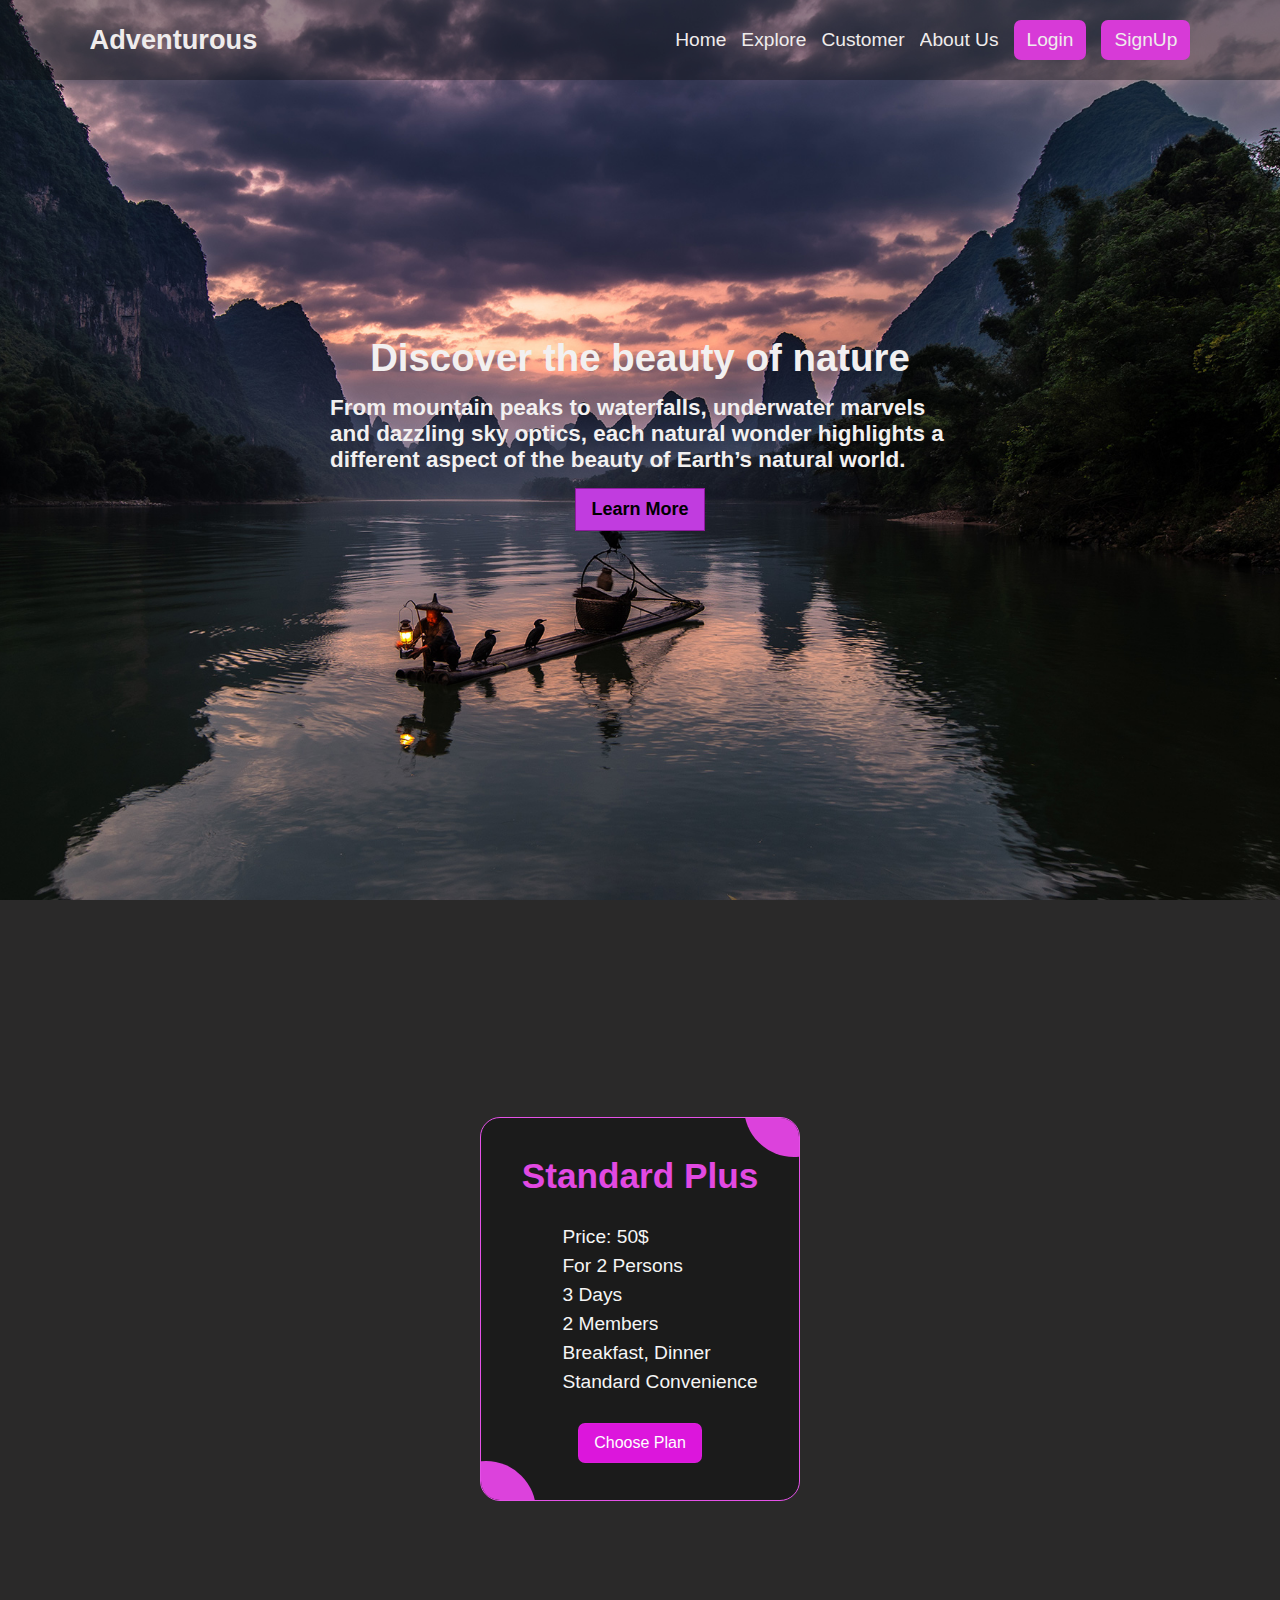
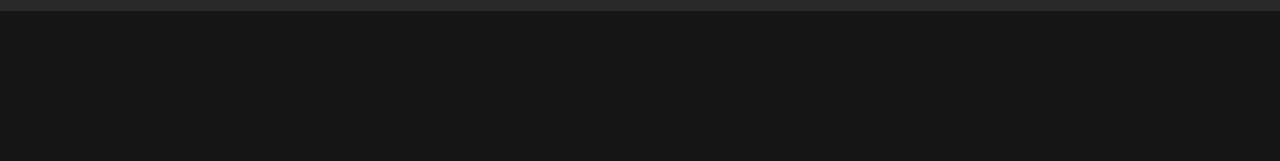
==== commit 365ee88e: "Scroll animation added" ====
--- a/html/index.html
+++ b/html/index.html
@@ -5,6 +5,8 @@
     <meta name="viewport" content="width=device-width, initial-scale=1.0">
     <title>Inspiration</title>
 
+    <link rel="stylesheet" href="https://unpkg.com/aos@next/dist/aos.css" />
+
     <!-- Applying external css -->
     <link rel="stylesheet" href="../css/style.css">
     <link rel="stylesheet" href="../css/shared.css">
@@ -27,10 +29,10 @@
                     <ul class="nav-links">
 
                         <li class="hideOnMobile"><a class="nav-link" href="./index.html">Home</a></li>
-                        <li class="hideOnMobile"><a class="nav-link" href="./About-us.html">Explore</a></li>
+                        <li class="hideOnMobile"><a class="nav-link" href="./product.html">Explore</a></li>
                         <li class="hideOnMobile"><a class="nav-link" href="./customer.html">Customer</a></li>
                         <li class="hideOnMobile"><a class="nav-link" href="./About-us.html">About Us</a></li>
-                        <li class="hideOnMobile"><a class=" btn nav-link" href="">Login</a></li>
+                        <li class="hideOnMobile"><a class=" btn nav-link" href="./login.html">Login</a></li>
                         <li class="hideOnMobile"><a  class=" btn nav-link" href="./signup.html">SignUp</a></li>
                         <li class="hideMenuBtn" onclick=showSideBar()><svg xmlns="http://www.w3.org/2000/svg" height="38" viewBox="0 -960 960 960" width="38"><path d="M120-240v-80h720v80H120Zm0-200v-80h720v80H120Zm0-200v-80h720v80H120Z"/></svg></li>
                     </ul>
@@ -43,13 +45,13 @@
 
                 <ul class=" sidebar" id="side-menu">
                     <li onclick=hideSideBar() class="sidebar-li"><svg xmlns="http://www.w3.org/2000/svg" height="26" viewBox="0 -960 960 960" width="26"><path d="m256-200-56-56 224-224-224-224 56-56 224 224 224-224 56 56-224 224 224 224-56 56-224-224-224 224Z"/></svg></li>
-                    <li class="sidebar-li" ><a class="a-nav-link" href="">Home</a></li>
-                    <li class="sidebar-li" ><a class="a-nav-link" href="">About Us</a></li>
-                    <li class="sidebar-li" ><a class="a-nav-link" href="">Contact Us</a></li>
-                    <li class="sidebar-li" ><a class="a-nav-link" href="">Explore</a></li>
-
-                    <a class="  a-btn " href="">Login</a>
-                    <a  class="  a-btn " href="">SignUp</a>
+                    <li class="sidebar-li" ><a class="a-nav-link" href="./index.html">Home</a></li>
+                    <li class="sidebar-li" ><a class="a-nav-link" href="./product.html">Explore</a></li>
+                    <li class="sidebar-li" ><a class="a-nav-link" href="./customer.html">Customer</a></li>
+                    <li class="sidebar-li" ><a class="a-nav-link" href="./About-us.html">About Us</a></li>
+
+                    <a class="  a-btn " href="./login.html">Login</a>
+                    <a  class="  a-btn " href="./signup.html">SignUp</a>
 
                 </ul>
 
@@ -87,17 +89,17 @@
 
     <!--------------------- Category Section --------------------->
 
-    <div class="category">
-
-        <div class="category-cont">
+    <div class="category" >
+
+        <div class="category-cont" data-aos="zoom-in">
             <h1 class="cate-heading" >Our Tour Plans</h1>
             <div class="line"></div>
             <h2 class="cate-sub-heading">The best tour plans for your next adventure</h2>
         </div>
 
-        <div class="carts">
-
-            <div class="cart cart1">
+        <div class="carts" >
+
+            <div class="cart cart1" data-aos="fade-right">
                 <div class="circle"></div>
                 <div class="circle2"></div>
                 <h1 class="cart-heading">Standard</h1>
@@ -114,7 +116,7 @@
                 <a class="btn-plan" href="">Choose Plan</a>
             </div>
 
-            <div class=" cart cart2">
+            <div class=" cart cart2" data-aos="">
                 <div class="circle"></div>
                 <div class="circle2"></div>
                 <h1 class="cart-heading">Standard Plus</h1>
@@ -131,7 +133,7 @@
                 <a class="btn-plan" href="">Choose Plan</a>
             </div>
 
-            <div class=" cart cart3">
+            <div class=" cart cart3" data-aos="fade-left">
                 <div class="circle"></div>
                 <div class="circle2"></div>
                 <h1 class="cart-heading">Premium</h1>
@@ -157,7 +159,7 @@
 
     <footer class="footer-container">
 
-        <div class="footer-items">
+        <div class="footer-items" data-aos="zoom-in">
 
             <div class="footer-links">
                 <a class="footer-link" href="">About Us</a>
@@ -202,5 +204,20 @@
 </script>
 
 
+<!-- --------- AOS script ---------- -->
+<script src="https://unpkg.com/aos@next/dist/aos.js"></script>
+
+<script>
+
+
+  AOS.init({
+    offset: 90, // offset (in px) from the original trigger point
+    delay: 0, // values from 0 to 3000, with step 50ms
+    duration: 2000,
+  });
+
+
+</script>
+
 </body>
 </html>--- a/css/style.css
+++ b/css/style.css
@@ -201,6 +201,7 @@
 }
 .background {
   width: 100%;
+  height: 90vh;
   background-image: url(../assets/asset2.jpg);
   background-size: cover;
   background-color: rgb(47, 40, 40);
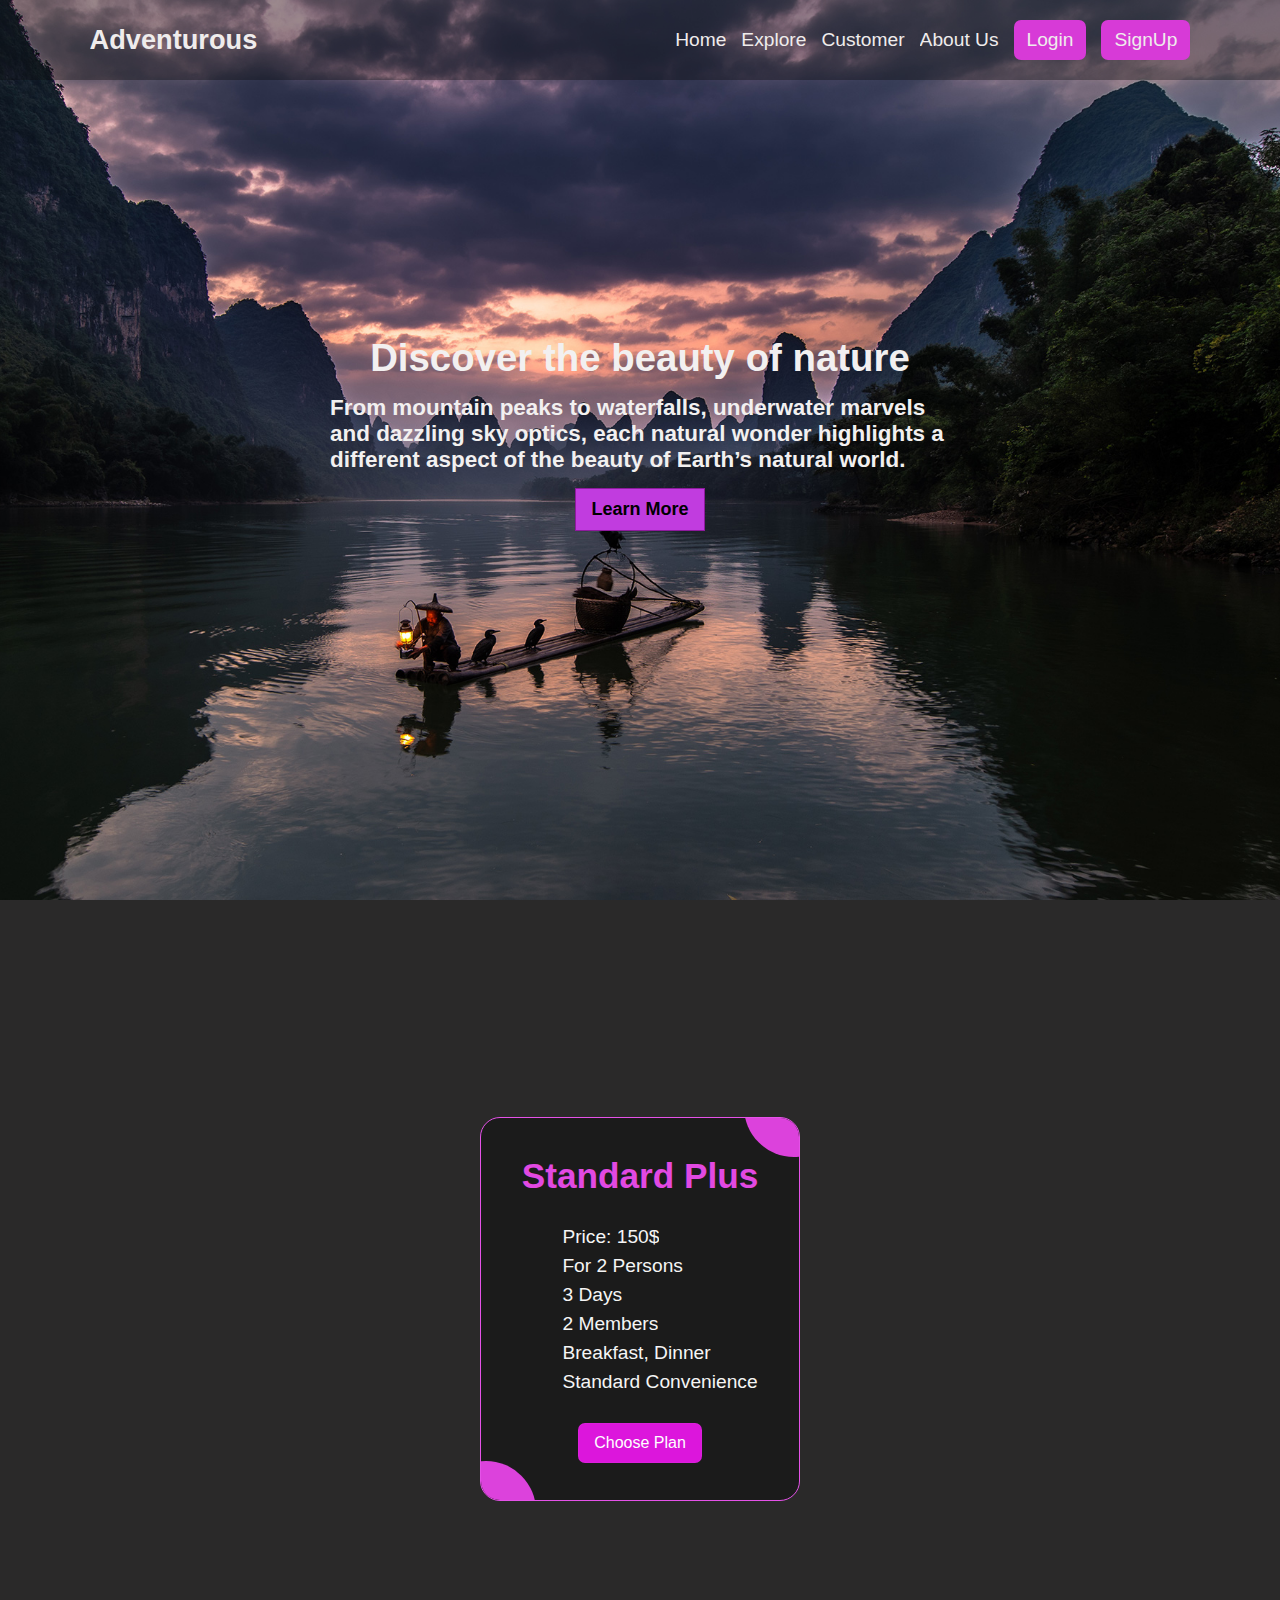
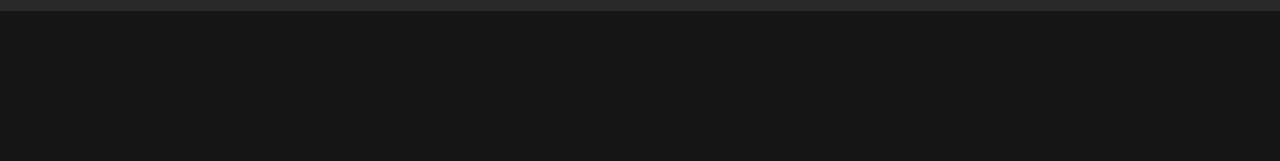
==== commit 60a5ea7c: "carts details updated" ====
--- a/html/index.html
+++ b/html/index.html
@@ -122,7 +122,7 @@
                 <h1 class="cart-heading">Standard Plus</h1>
 
                 <div class="cart-con">
-                    <p>Price: 50$</p>
+                    <p>Price: 150$</p>
                     <p>For 2 Persons</p>
                     <p>3 Days</p>
                     <p>2 Members</p>
@@ -139,11 +139,11 @@
                 <h1 class="cart-heading">Premium</h1>
 
                 <div class="cart-con">
-                    <p>Price: 50$</p>
-                    <p>For 2 Persons</p>
-                    <p>3 Days</p>
-                    <p>2 Members</p>
-                    <p>Breakfast, Dinner</p>
+                    <p>Price: 250$</p>
+                    <p>For 5 Persons</p>
+                    <p>4 Days</p>
+                    <p>5 Members</p>
+                    <p>Breakfast, Dinner, Lunch</p>
                     <p>Standard Convenience</p>
                 </div>
 
--- a/css/style.css
+++ b/css/style.css
@@ -201,7 +201,7 @@
 }
 .background {
   width: 100%;
-  height: 90vh;
+  
   background-image: url(../assets/asset2.jpg);
   background-size: cover;
   background-color: rgb(47, 40, 40);
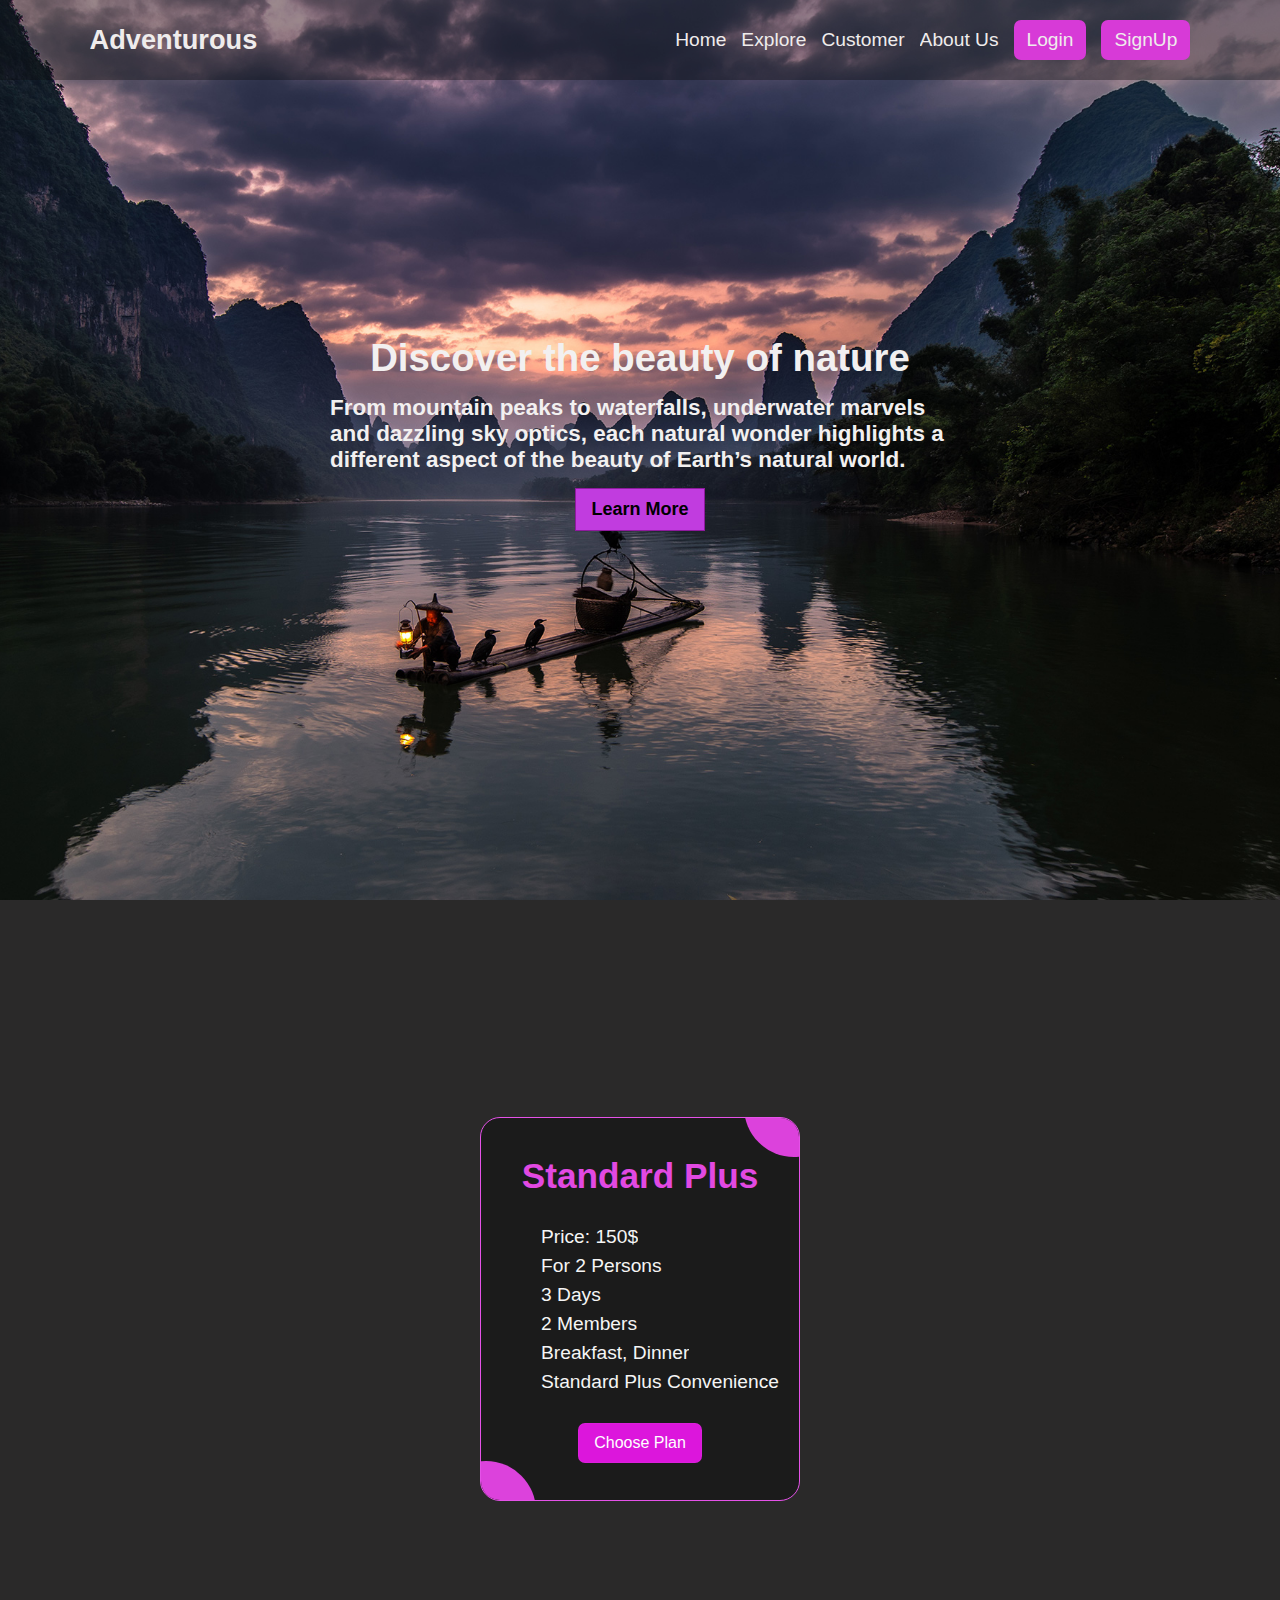
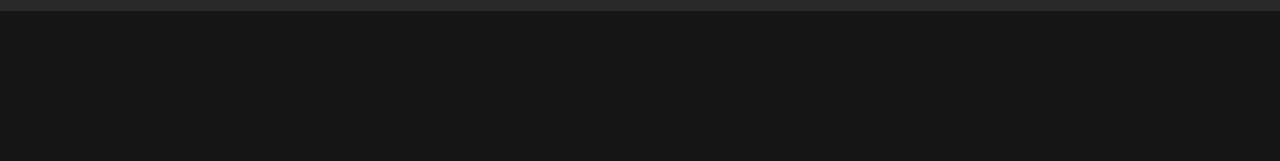
==== commit 4d6a77c0: "Card updated" ====
--- a/html/index.html
+++ b/html/index.html
@@ -127,7 +127,7 @@
                     <p>3 Days</p>
                     <p>2 Members</p>
                     <p>Breakfast, Dinner</p>
-                    <p>Standard Convenience</p>
+                    <p>Standard Plus Convenience</p>
                 </div>
 
                 <a class="btn-plan" href="">Choose Plan</a>
@@ -144,7 +144,7 @@
                     <p>4 Days</p>
                     <p>5 Members</p>
                     <p>Breakfast, Dinner, Lunch</p>
-                    <p>Standard Convenience</p>
+                    <p>Premium Convenience</p>
                 </div>
 
                 <a class="btn-plan" href="">Choose Plan</a>
